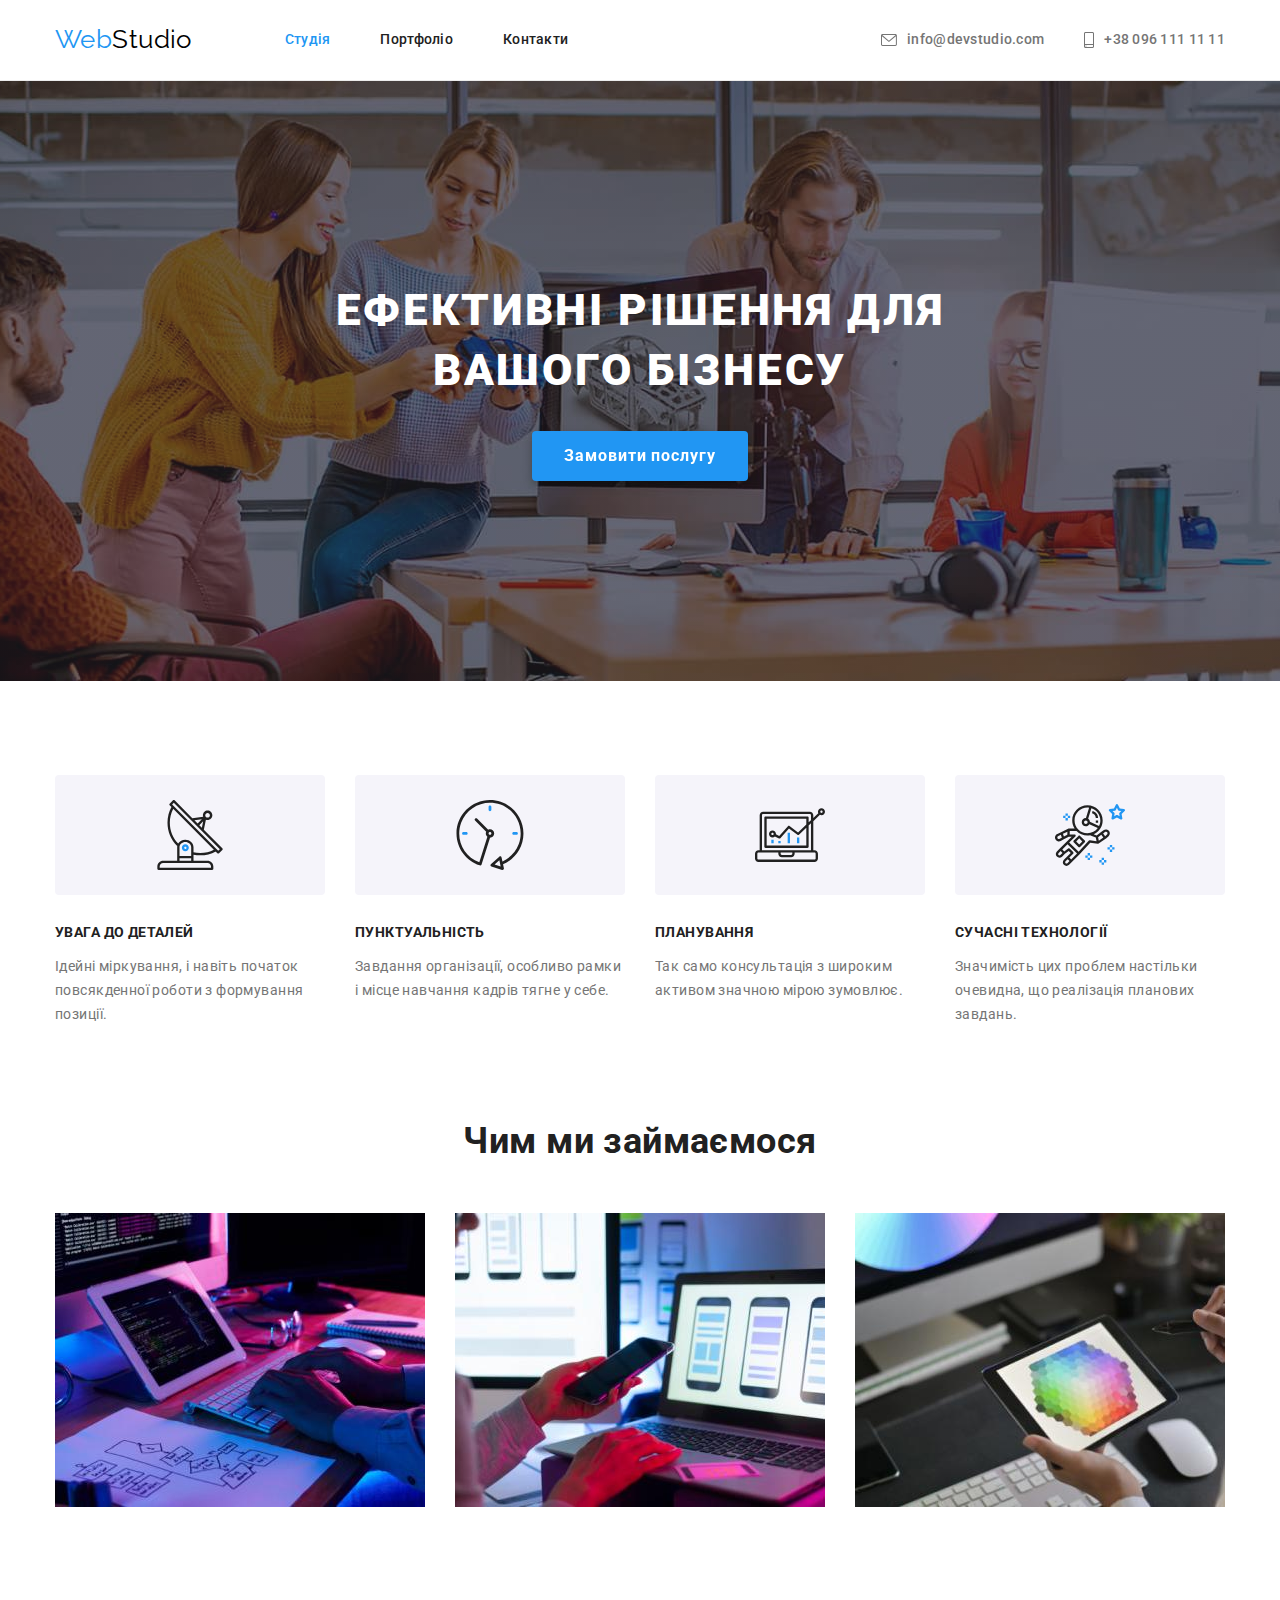
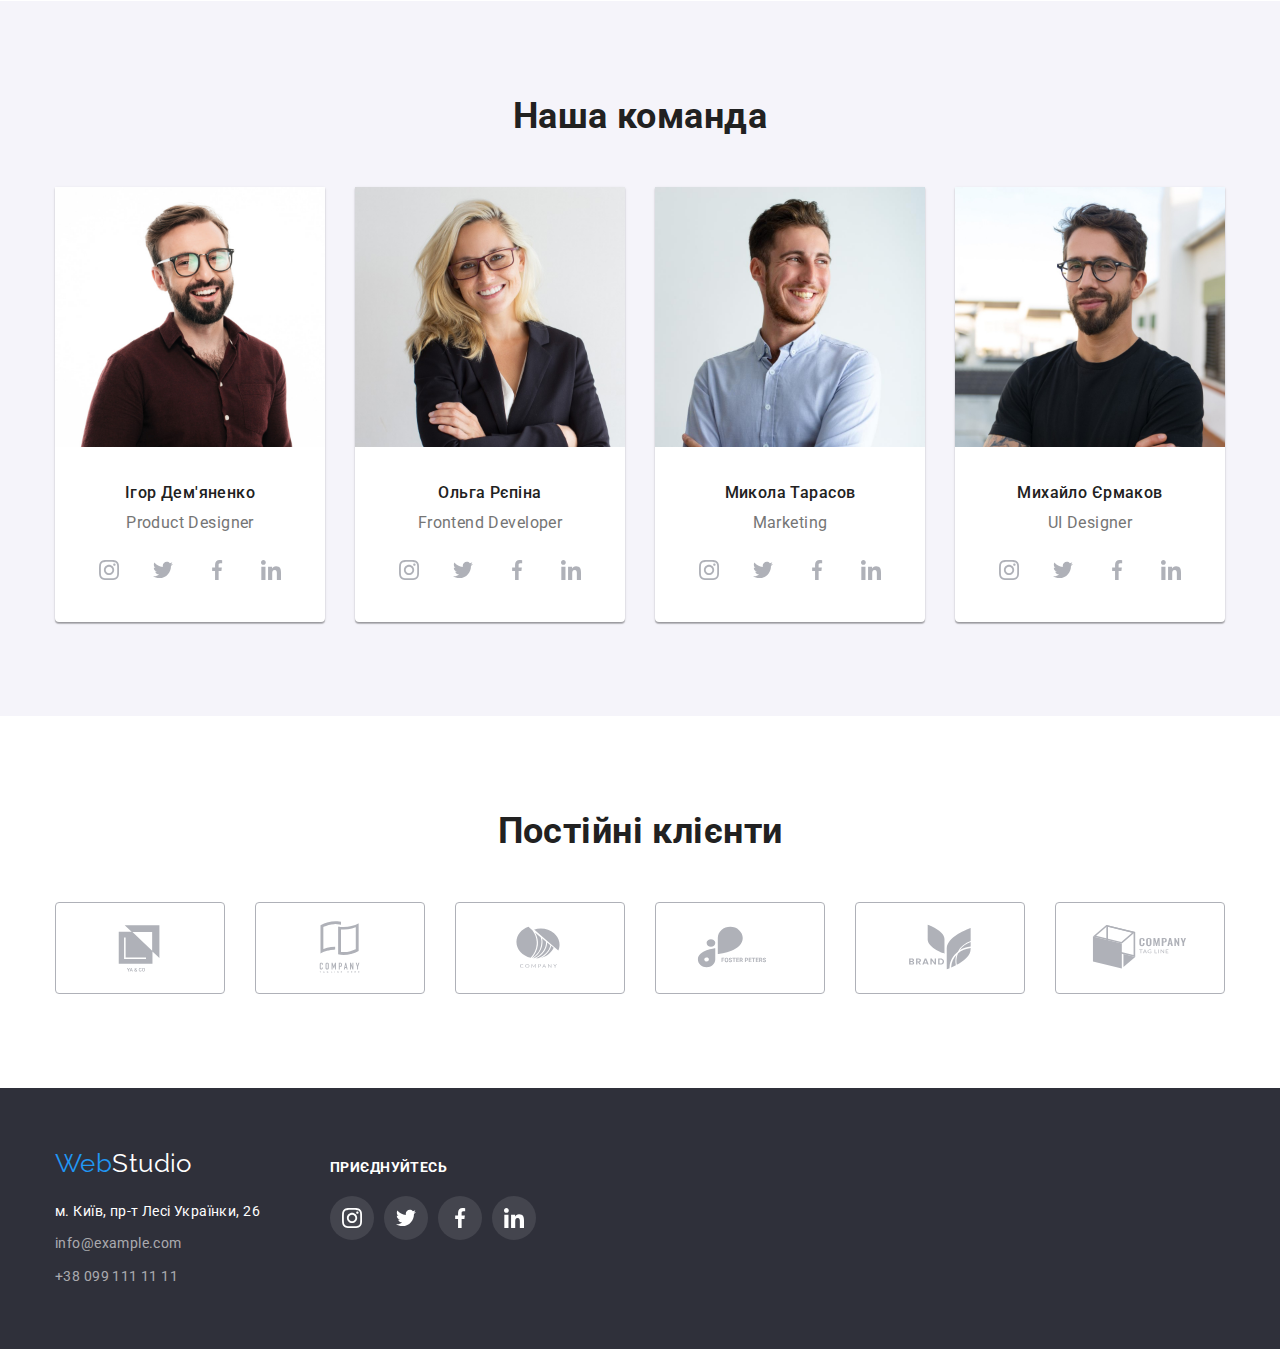
==== index.html @ a656b32a "init project" ====
<!DOCTYPE html>
<html lang="uk">
  <head>
    <meta charset="UTF-8" />
    <meta http-equiv="X-UA-Compatible" content="IE=edge" />
    <meta name="viewport" content="width=device-width, initial-scale=1.0" />
    <title>WebStudio</title>

    <link rel="preconnect" href="https://fonts.googleapis.com" />
    <link rel="preconnect" href="https://fonts.gstatic.com" crossorigin />
    <link
      href="https://fonts.googleapis.com/css2?family=Raleway:wght@700&family=Roboto:wght@400;500;700;900&display=swap"
      rel="stylesheet"
    />
    <link
      rel="stylesheet"
      href="https://cdnjs.cloudflare.com/ajax/libs/modern-normalize/1.1.0/modern-normalize.min.css"
    />
    <link rel="stylesheet" href="./css/common.css" />
    <link rel="stylesheet" href="./css/main.css" />
  </head>

  <body>
    <header class="page-header">
      <div class="container main-nav">
        <a href="./index.html" class="logo"><span>Web</span>Studio</a>

        <nav>
          <ul class="list site-nav">
            <li class="item"><a href="/" class="link current">Студія</a></li>
            <li class="item">
              <a href="./portfolio.html" class="link">Портфоліо</a>
            </li>
            <li class="item"><a href="/" class="link">Контакти</a></li>
          </ul>
        </nav>

        <ul class="list contact">
          <li class="item">
            <a href="mailto:info@devstudio.com" class="link">
              <svg class="icon" width="16" height="12">
                <use href="./images/symbol-defs.svg#icon-envelope"></use>
              </svg>
              <span>info@devstudio.com</span>
            </a>
          </li>
          <li class="item">
            <a href="tel:+380961111111" class="link">
              <svg class="icon" width="10" height="16">
                <use href="./images/symbol-defs.svg#icon-smartphone"></use>
              </svg>
              <span>+38 096 111 11 11</span>
            </a>
          </li>
        </ul>
      </div>
    </header>

    <main>
      <section class="hero">
        <h1 class="hero-title">Ефективні рішення для вашого бізнесу</h1>
        <button type="button" class="button">Замовити послугу</button>
      </section>

      <section class="section no-padding-bottom">
        <div class="container">
          <h2 class="section-title visually-hidden">Особливості</h2>

          <ul class="list features">
            <li class="item">
              <div class="icon-box">
                <svg class="icon" width="70" height="70">
                  <use href="./images/symbol-defs.svg#icon-antenna"></use>
                </svg>
              </div>
              <h3 class="title">УВАГА ДО ДЕТАЛЕЙ</h3>
              <p class="text">
                Ідейні міркування, і навіть початок повсякденної роботи з
                формування позиції.
              </p>
            </li>
            <li class="item">
              <div class="icon-box">
                <svg class="icon" width="70" height="70">
                  <use href="./images/symbol-defs.svg#icon-clock"></use>
                </svg>
              </div>
              <h3 class="title">ПУНКТУАЛЬНІСТЬ</h3>
              <p class="text">
                Завдання організації, особливо рамки і місце навчання кадрів
                тягне у себе.
              </p>
            </li>
            <li class="item">
              <div class="icon-box">
                <svg class="icon" width="70" height="70">
                  <use href="./images/symbol-defs.svg#icon-diagram"></use>
                </svg>
              </div>
              <h3 class="title">ПЛАНУВАННЯ</h3>
              <p class="text">
                Так само консультація з широким активом значною мірою зумовлює.
              </p>
            </li>
            <li class="item">
              <div class="icon-box">
                <svg class="icon" width="70" height="70">
                  <use href="./images/symbol-defs.svg#icon-astronaut"></use>
                </svg>
              </div>
              <h3 class="title">СУЧАСНІ ТЕХНОЛОГІЇ</h3>
              <p class="text">
                Значимість цих проблем настільки очевидна, що реалізація
                планових завдань.
              </p>
            </li>
          </ul>
        </div>
      </section>

      <section class="section">
        <div class="container">
          <h2 class="section-title">Чим ми займаємося</h2>

          <ul class="list directions">
            <li class="item">
              <img
                src="./images/box1.jpeg"
                alt="Десктопні додатки"
                width="370"
              />
            </li>
            <li class="item">
              <img
                src="./images/box2.jpeg"
                alt="Мобільні додатки"
                width="370"
              />
            </li>
            <li class="item">
              <img
                src="./images/box3.jpeg"
                alt="Дизайнерські рішення"
                width="370"
              />
            </li>
          </ul>
        </div>
      </section>

      <section class="section team-page">
        <div class="container">
          <h2 class="section-title">Наша команда</h2>

          <ul class="list team">
            <li class="item">
              <img
                class="photo"
                src="./images/team-card-1.jpeg"
                alt="Фото Ігоря Дем'яненко"
                width="270"
                height="260"
              />
              <h3 class="title">Ігор Дем'яненко</h3>
              <p class="text">Product Designer</p>

              <ul class="list social-links">
                <li class="social-item">
                  <a href="/" class="social-link" aria-label="Посилання на інстаграм">
                    <svg class="social-icon" width="20" height="20">
                      <use href="./images/symbol-defs.svg#icon-instagram"></use>
                    </svg>
                  </a>
                </li>
                <li class="social-item">
                  <a href="/" class="social-link" aria-label="Посилання на твітер">
                    <svg class="social-icon" width="20" height="20">
                      <use href="./images/symbol-defs.svg#icon-twitter"></use>
                    </svg>
                  </a>
                </li>
                <li class="social-item">
                  <a href="/" class="social-link" aria-label="Посилання на фейсбук">
                    <svg class="social-icon" width="20" height="20">
                      <use href="./images/symbol-defs.svg#icon-facebook"></use>
                    </svg>
                  </a>
                </li>
                <li class="social-item">
                  <a href="/" class="social-link" aria-label="Посилання на лінкедін">
                    <svg class="social-icon" width="20" height="20">
                      <use href="./images/symbol-defs.svg#icon-linkedin"></use>
                    </svg>
                  </a>
                </li>
              </ul>
            </li>

            <li class="item">
              <img
                class="photo"
                src="./images/team-card-2.jpeg"
                alt="Фото Ольги Рєпіной"
                width="270"
                height="260"
              />
              <h3 class="title">Ольга Рєпіна</h3>
              <p class="text">Frontend Developer</p>

              <ul class="list social-links">
                <li class="social-item">
                  <a href="/" class="social-link" aria-label="Посилання на інстаграм">
                    <svg class="social-icon" width="20" height="20">
                      <use href="./images/symbol-defs.svg#icon-instagram"></use>
                    </svg>
                  </a>
                </li>
                <li class="social-item">
                  <a href="/" class="social-link" aria-label="Посилання на твітер">
                    <svg class="social-icon" width="20" height="20">
                      <use href="./images/symbol-defs.svg#icon-twitter"></use>
                    </svg>
                  </a>
                </li>
                <li class="social-item">
                  <a href="/" class="social-link" aria-label="Посилання на фейсбук">
                    <svg class="social-icon" width="20" height="20">
                      <use href="./images/symbol-defs.svg#icon-facebook"></use>
                    </svg>
                  </a>
                </li>
                <li class="social-item">
                  <a href="/" class="social-link" aria-label="Посилання на лінкедін">
                    <svg class="social-icon" width="20" height="20">
                      <use href="./images/symbol-defs.svg#icon-linkedin"></use>
                    </svg>
                  </a>
                </li>
              </ul>
            </li>

            <li class="item">
              <img
                class="photo"
                src="./images/team-card-3.jpeg"
                alt="Фото Миколи Тарасова"
                width="270"
                height="260"
              />
              <h3 class="title">Микола Тарасов</h3>
              <p class="text">Marketing</p>

              <ul class="list social-links">
                <li class="social-item">
                  <a href="/" class="social-link" aria-label="Посилання на інстаграм">
                    <svg class="social-icon" width="20" height="20">
                      <use href="./images/symbol-defs.svg#icon-instagram"></use>
                    </svg>
                  </a>
                </li>
                <li class="social-item">
                  <a href="/" class="social-link" aria-label="Посилання на твітер">
                    <svg class="social-icon" width="20" height="20">
                      <use href="./images/symbol-defs.svg#icon-twitter"></use>
                    </svg>
                  </a>
                </li>
                <li class="social-item">
                  <a href="/" class="social-link" aria-label="Посилання на фейсбук">
                    <svg class="social-icon" width="20" height="20">
                      <use href="./images/symbol-defs.svg#icon-facebook"></use>
                    </svg>
                  </a>
                </li>
                <li class="social-item">
                  <a href="/" class="social-link" aria-label="Посилання на лінкедін">
                    <svg class="social-icon" width="20" height="20">
                      <use href="./images/symbol-defs.svg#icon-linkedin"></use>
                    </svg>
                  </a>
                </li>
              </ul>
            </li>

            <li class="item">
              <img
                class="photo"
                src="./images/team-card-4.jpeg"
                alt="Фото Михайла Єрмакова"
                width="270"
                height="260"
              />
              <h3 class="title">Михайло Єрмаков</h3>
              <p class="text">UI Designer</p>

              <ul class="list social-links">
                <li class="social-item">
                  <a href="/" class="social-link" aria-label="Посилання на інстаграм">
                    <svg class="social-icon" width="20" height="20">
                      <use href="./images/symbol-defs.svg#icon-instagram"></use>
                    </svg>
                  </a>
                </li>
                <li class="social-item">
                  <a href="/" class="social-link"aria-label="Посилання на твітер">
                    <svg class="social-icon" width="20" height="20">
                      <use href="./images/symbol-defs.svg#icon-twitter"></use>
                    </svg>
                  </a>
                </li>
                <li class="social-item">
                  <a href="/" class="social-link" aria-label="Посилання на фейсбук">
                    <svg class="social-icon" width="20" height="20">
                      <use href="./images/symbol-defs.svg#icon-facebook"></use>
                    </svg>
                  </a>
                </li>
                <li class="social-item">
                  <a href="/" class="social-link" aria-label="Посилання на лінкедін">
                    <svg class="social-icon" width="20" height="20">
                      <use href="./images/symbol-defs.svg#icon-linkedin"></use>
                    </svg>
                  </a>
                </li>
              </ul>
            </li>
          </ul>
        </div>
      </section>

      <section class="section">
        <div class="container">
          <h2 class="section-title">Постійні клієнти</h2>

          <ul class="list clients">
            <li class="list item">
              <a href="/" class="link" aria-label="Посилання на клієнта 1">
                <svg class="icon" width="106" height="60">
                  <use href="./images/symbol-defs.svg#icon-client-one"></use>
                </svg>
              </a>
            </li>
            <li class="item">
              <a href="" class="link" aria-label="Посилання на клієнта 2">
                <svg class="icon" width="106" height="60">
                  <use href="./images/symbol-defs.svg#icon-client-two"></use>
                </svg>
              </a>
            </li>
            <li class="item">
              <a href="" class="link" aria-label="Посилання на клієнта 3">
                <svg class="icon" width="106" height="60">
                  <use href="./images/symbol-defs.svg#icon-client-three"></use>
                </svg>
              </a>
            </li>
            <li class="item">
              <a href="" class="link" aria-label="Посилання на клієнта 4">
                <svg class="icon" width="106" height="60">
                  <use href="./images/symbol-defs.svg#icon-client-four"></use>
                </svg>
              </a>
            </li>
            <li class="item">
              <a href="" class="link" aria-label="Посилання на клієнта 5">
                <svg class="icon" width="106" height="60">
                  <use href="./images/symbol-defs.svg#icon-client-five"></use>
                </svg>
              </a>
            </li>
            <li class="item">
              <a href="" class="link" aria-label="Посилання на клієнта 6">
                <svg class="icon" width="106" height="60">
                  <use href="./images/symbol-defs.svg#icon-client-six"></use>
                </svg>
              </a>
            </li>
          </ul>
        </div>
      </section>
    </main>

    <footer class="page-footer">
      <div class="container">
        <div class="address-page">
          <a href="./index.html" class="logo"><span>Web</span>Studio</a>

          <address>
            <ul class="list address">
              <li class="item">
                <a
                  class="link"
                  href="https://goo.gl/maps/fJJM2QCTUEpebTVs9"
                  target="_blank"
                  rel="noopener noreferrer"
                  >м. Київ, пр-т Лесі Українки, 26</a
                >
              </li>
              <li class="item">
                <a class="link" href="mailto:info@example.com"
                  >info@example.com</a
                >
              </li>
              <li class="item no-padding-bottom">
                <a class="link" href="tel:+380991111111">+38 099 111 11 11</a>
              </li>
            </ul>
          </address>
        </div>

        <div class="social-footer">
          <h2 class="social-title">Приєднуйтесь</h2>

          <ul class="list social-page">
            <li class="social-item">
              <a href="/" class="social-link" aria-label="Посилання на інстаграм">
                <svg class="social-icon" width="20" height="20">
                  <use href="./images/symbol-defs.svg#icon-instagram"></use>
                </svg>
              </a>
            </li>
            <li class="social-item">
              <a href="/" class="social-link" aria-label="Посилання на твітер">
                <svg class="social-icon" width="20" height="20">
                  <use href="./images/symbol-defs.svg#icon-twitter"></use>
                </svg>
              </a>
            </li>
            <li class="social-item">
              <a href="/" class="social-link" aria-label="Посилання на фейсбук">
                <svg class="social-icon" width="20" height="20">
                  <use href="./images/symbol-defs.svg#icon-facebook"></use>
                </svg>
              </a>
            </li>
            <li class="social-item">
              <a href="/" class="social-link" aria-label="Посилання на лінкедін">
                <svg class="social-icon" width="20" height="20">
                  <use href="./images/symbol-defs.svg#icon-linkedin"></use>
                </svg>
              </a>
            </li>
          </ul>
        </div>
      </div>
    </footer>
  </body>
</html>
---- css/common.css ----
/* цвет основного текста #757575 */
/* вторичный цвет текста #212121 */
/* белый #FFFFFF */
/* цвет текста адреса rgba(255, 255, 255, 0.6) */
/* акцент #2196F3 */
/* вторичный цвет фона #F5F4FA */
:root {
    --primary-text-color: #757575;
    --title-text-color: #212121;
    --accent-color: #2196F3;
    --primary-white-color: #FFFFFF;
    --logo-color: #000;
    --button-bg-color: #F5F4FA;
    --footer-bg-color: #2F303A;
    --icon-color: #AFB1B8;
}

body {
    background-color: var(--primary-white-color);
    color: var(--primary-text-color);

    font-family: 'Roboto', sans-serif;
    font-weight: 400;
    font-size: 14px;
    line-height: 1.7;
    letter-spacing: 0.03em;
}

.list {
    padding: 0;
    margin: 0;
    list-style: none;
}

.logo {
    color: var(--logo-color);

    font-family: 'Raleway', sans-serif;
    font-size: 26px;
    line-height: 1.2;
    text-decoration: none;
}

.page-header .logo {
    padding-top: 24px;
    padding-bottom: 24px;
}

footer .logo {
    display: inline-block;
    margin-bottom: 20px;

    color: var(--primary-white-color);
}

/* page header */
.page-header {
    border-bottom: 1px solid #ECECEC;
}

.container {
    width: 1200px;
    margin: 0 auto;
    padding: 0 15px;
}

.main-nav {
    display: flex;
    align-items: center;
}

/* site nav */
.site-nav {
    display: flex;
    margin-left: 93px;
}

.site-nav > .item,
.contact > .item {
    display: flex;
    align-items: center;
    padding-top: 32px;
    padding-bottom: 32px;
}

.site-nav .item:not(:last-child) {
    margin-right: 50px;
}

.site-nav .link {
    display: block;

    font-weight: 500;
    line-height: 1.14;
    letter-spacing: 0.02em;
    text-decoration: none;
}

.site-nav .link {
    color: var(--title-text-color);
}

/* contact */
.contact {
    display: flex;
    flex-wrap: wrap;
    align-items: center;
    margin-left: auto;
}

.contact .item + .item {
    margin-left: 30px;
}

.contact .link {
    display: flex;
    flex-wrap: wrap;
    align-items: center;
    margin-left: 10px;

    color: var(--primary-text-color);

    font-weight: 500;
    line-height: 1.14;
    letter-spacing: 0.02em;
    text-decoration: none;
}

.contact .link .icon {
    display: block;
    margin-right: 10px;

    fill: var(--primary-text-color);
}

.contact .link:hover .icon,
.contact .link:focus .icon {
    fill: var(--accent-color);
}

/* main */
.section {
    padding-top: 94px;
    padding-bottom: 94px;
}

.section.no-padding-bottom {
    padding-bottom: 0;
}

.section-title {
    margin-top: 0;
    margin-bottom: 50px;

    color: var(--title-text-color);

    font-weight: 700;
    font-size: 36px;
    line-height: 1.17;
    text-align: center;
}

.visually-hidden {
    position: absolute;
    white-space: nowrap;
    width: 1px;
    height: 1px;
    overflow: hidden;
    border: 0;
    padding: 0;
    clip: rect(0 0 0 0);
    clip-path: inset(50%);
    margin: -1px;
}

/* footer */
footer {
    background-color: var(--footer-bg-color);
}

.page-footer {
    padding: 60px 0;
}

.page-footer .container {
    display: flex;
    flex-wrap: wrap;
    align-items: flex-start;
}

.page-footer .address-page {
    margin-right: 70px;
}

/* address */
.address > .item {
    margin-bottom: 9px;
}

.address > .item.no-padding-bottom {
    margin-bottom: 0;
}

.address .link {
    color: rgba(255, 255, 255, 0.6);

    font-style: normal;
    text-decoration: none;
}

.address > .item:first-child .link {
    color: var(--primary-white-color);
}

/* social */
.social-footer .social-title {
    margin-top: 12px;
    margin-bottom: 20px;

    color: var(--primary-white-color);

    font-size: 14px;
    font-weight: 700;
    line-height: 1.14;
    text-transform: uppercase;
}

.social-footer .social-page {
    display: flex;
    flex-wrap: wrap;
    justify-content: center;
}

.social-footer .social-item:not(:last-child) {
    margin-right: 10px;
}

.social-footer .social-item:not(:nth-last-child(-n + 4)) {
    margin-bottom: 10px;
}

.social-footer .social-link {
    width: 44px;
    height: 44px;
    display: flex;
    justify-content: center;
    align-items: center;

    border-radius: 50% 50%;
    background-color: rgba(255, 255, 255, 0.1);
    
    cursor: pointer;
}

.social-footer .social-link:hover,
.social-footer .social-link:focus {
    border-radius: 50% 50%;
    background-color: var(--accent-color);

    cursor: pointer;
}

.social-footer .social-icon {
    fill: var(--primary-white-color);
}

.social-footer .social-link:hover .social-icon,
.social-footer .social-link:focus .social-icon {
    fill: var(--primary-white-color);
}

.logo > span,
.site-nav .link.current,
.site-nav .link:hover,
.site-nav .link:focus,
.contact .link:hover,
.contact .link:focus,
.address .link:hover,
.address .link:focus {
    color: var(--accent-color);
}
---- css/main.css ----
.hero {
    max-width: 1600px;
    min-height: 600px;
    margin-left: auto;
    margin-right: auto;
    padding-top: 200px;
    padding-bottom: 200px;
    text-align: center;
    background-color: var(--primary-text-colo);
    background-image: 
    linear-gradient(
        to right,
        rgba(47, 48, 58, 0.4), rgba(47, 48, 58, 0.4)), 
        url(../images/bagraund-img.jpeg);
    background-repeat: no-repeat;
    background-size: cover;
    background-position: center;
}

.hero-title {
    max-width: 696px;
    margin-top: 0;
    margin-bottom: 30px;
    margin-left: auto;
    margin-right: auto;

    color: var(--primary-white-color);

    font-weight: 900;
    font-size: 44px;
    line-height: 1.36;
    letter-spacing: 0.06em;
    text-transform: uppercase;
}

/* button */
.button {
    display: inline-flex;
    padding: 10px 32px;
    text-align: center;
    border-radius: 4px;
    filter: drop-shadow(0px 4px 4px rgba(0, 0, 0, 0.25));
    border: none;

    background-color: var(--accent-color);
    color: var(--primary-white-color);

    font-family: 'Roboto', sans-serif;
    font-weight: 700;
    font-size: 16px;
    line-height: 1.9;
    letter-spacing: 0.06em;

    cursor: pointer;
}

/* features */
.features {
    display: flex;
    flex-wrap: wrap;
}

.features > .item {
    width: calc((100% - 90px) / 4);
}

.features > .item:not(:nth-child(4n)) {
    margin-right: 30px;
}

.features > .item:not(:nth-last-child(-n + 4)) {
    margin-bottom: 30px;
}

.features .icon-box {
    display: flex;
    height: 120px;
    margin-bottom: 30px;
    align-items: center;
    justify-content: center;

    background-color: var(--button-bg-color);
    border-radius: 4px;
}

.features .title {
    margin-top: 0;
    margin-bottom: 10;
    color: var(--title-text-color);

    font-weight: 700;
    font-size: 14px;
    line-height: 1.14;
    text-transform: uppercase;
}

.features .text {
    margin-top: 0;
    margin-bottom: 0;
}

/* directions */
.directions {
    display: flex;
    flex-wrap: wrap;
}

.directions > .item {
    width: calc((100% - 60px) / 3);
    line-height: 0;
}

.directions > .item:not(:nth-child(3n)) {
    margin-right: 30px;
}

.directions > .item:not(:nth-last-child(-n + 3)) {
    margin-bottom: 30px;
}

/* team */
.section.team-page {
    background-color: var(--button-bg-color);
}

.team {
    display: flex;
    flex-wrap: wrap;
}

.team > .item {
    text-align: center;
    width: calc((100% - 90px) / 4);
    padding-bottom: 30px;

    background-color: var(--primary-white-color);
    box-shadow: 0px 1px 3px rgba(0, 0, 0, 0.12), 0px 1px 1px rgba(0, 0, 0, 0.14), 0px 2px 1px rgba(0, 0, 0, 0.2);
    border-radius: 0px 0px 4px 4px;
}

.team > .item:not(:nth-child(4n)) {
    margin-right: 30px;
}

.team > .item:not(:nth-last-child(-n + 4)) {
    margin-bottom: 30px;
}

.team .photo {
    margin-bottom: 30px;
}

.team .title {
    margin-top: 0;
    margin-bottom: 10px;

    color: var(--title-text-color);

    font-weight: 500;
    font-size: 16px;
    line-height: 1.18;
}

.team .text {
    margin-top: 0;
    margin-bottom: 16px;

    font-size: 16px;
    line-height: 1.19;
}

.team .social-links {
    display: flex;
    flex-wrap: wrap;
    justify-content: center;
}

.team .social-item:not(:last-child) {
    margin-right: 10px;
}

.team .social-item:not(:nth-last-child(-n + 4)) {
    margin-bottom: 10px;
}

.team .social-link {
    width: 44px;
    height: 44px;
    display: flex;
    justify-content: center;
    align-items: center;

    cursor: pointer;
}

.team .social-link:hover,
.team .social-link:focus {
    border-radius: 50% 50%;
    background-color: var(--accent-color);

    cursor: pointer;
}

.team .social-icon {
    fill: var(--icon-color);
}

.team .social-link:hover .social-icon,
.team .social-link:focus .social-icon {
    fill: var(--primary-white-color);
}

/* clients */
.clients {
    display: flex;
    flex-wrap: wrap;
}

.clients > .item {
    display: block;
    width: calc((100% - 150px) / 6);
}

.clients > .item:not(:nth-child(6n)) {
    margin-right: 30px;
}

.clients > .item:not(:nth-last-child(-n + 6)) {
    margin-bottom: 30px;
}

.clients .link {
    height: 92px;
    /* padding: 15px 0; */
    display: flex;
    justify-content: center;
    align-items: center;

    border: 1px solid var(--icon-color);
    border-radius: 4px;

    cursor: pointer;
}

.clients .link:hover,
.clients .link:focus {
    border: 1px solid var(--accent-color);
}

.clients .icon {
    fill: var(--icon-color);
}

.clients .link:hover .icon,
.clients .link:focus .icon {
    fill: var(--accent-color);
}
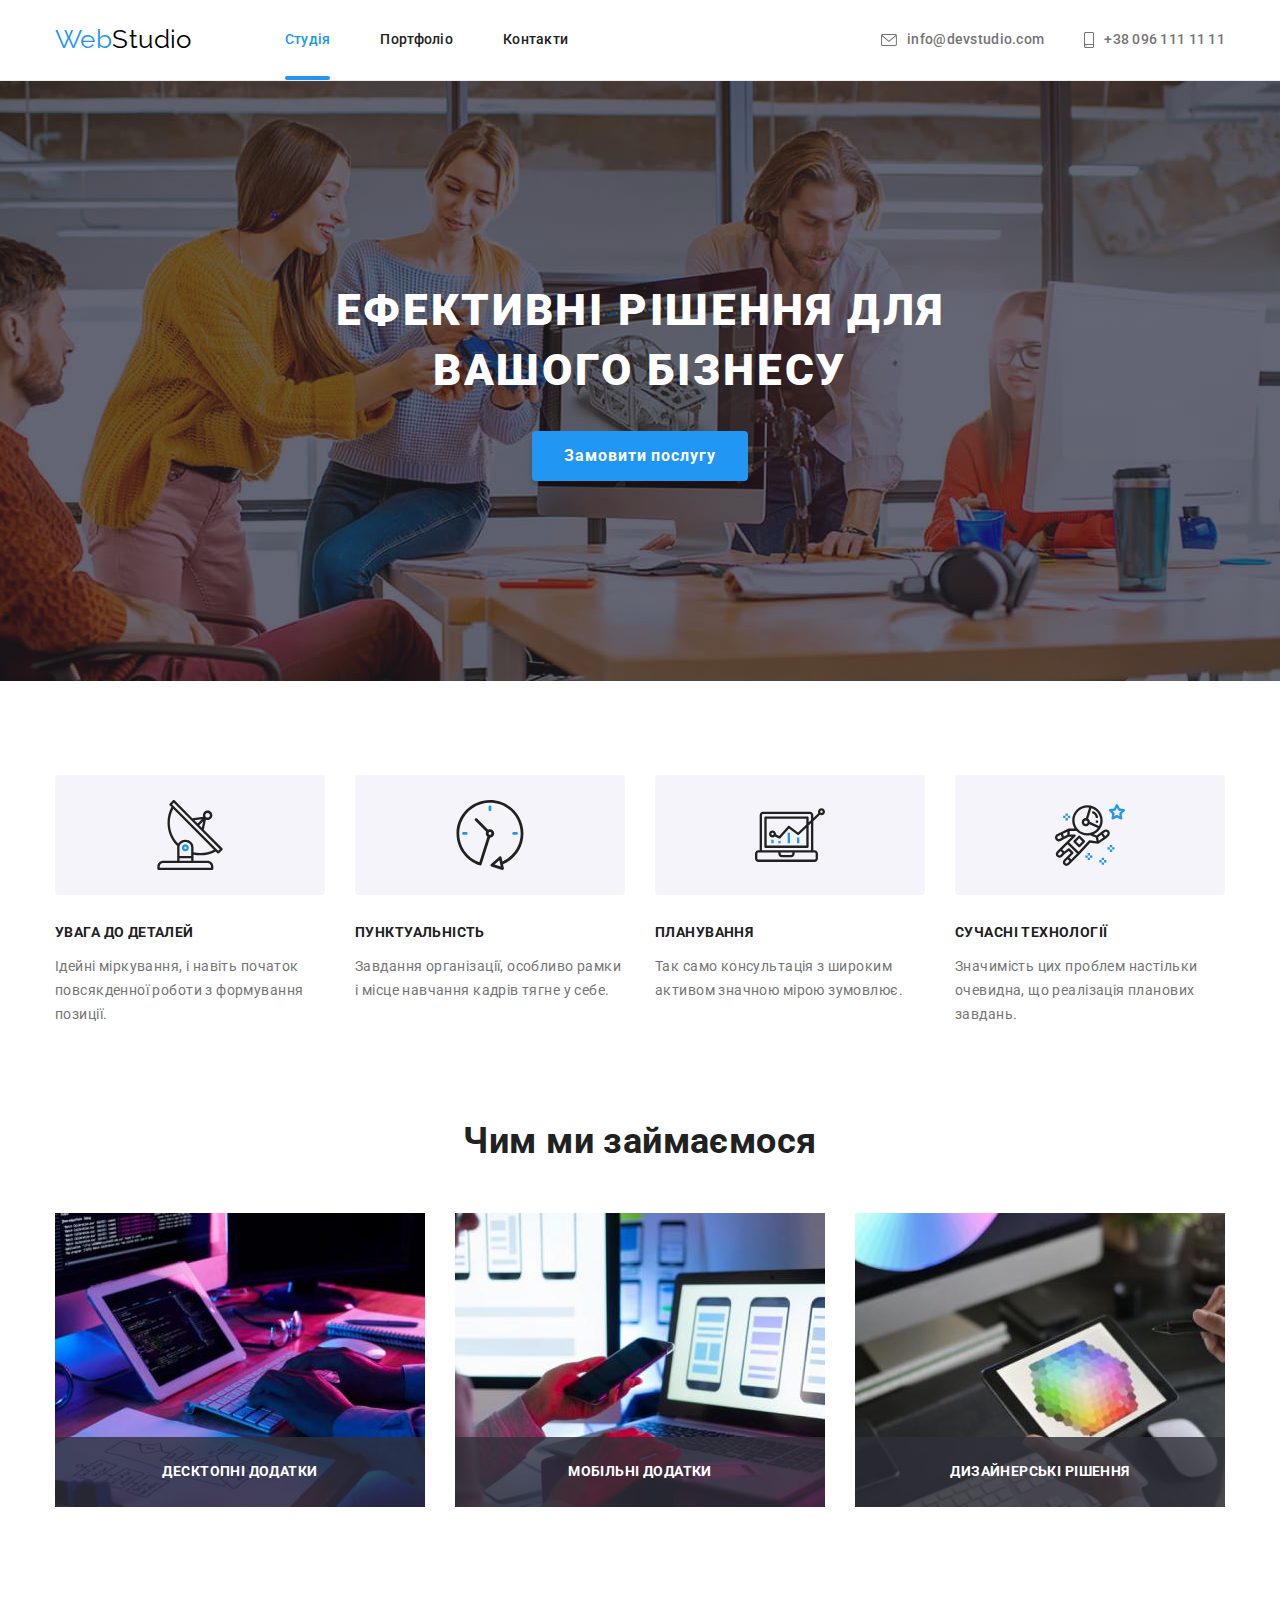
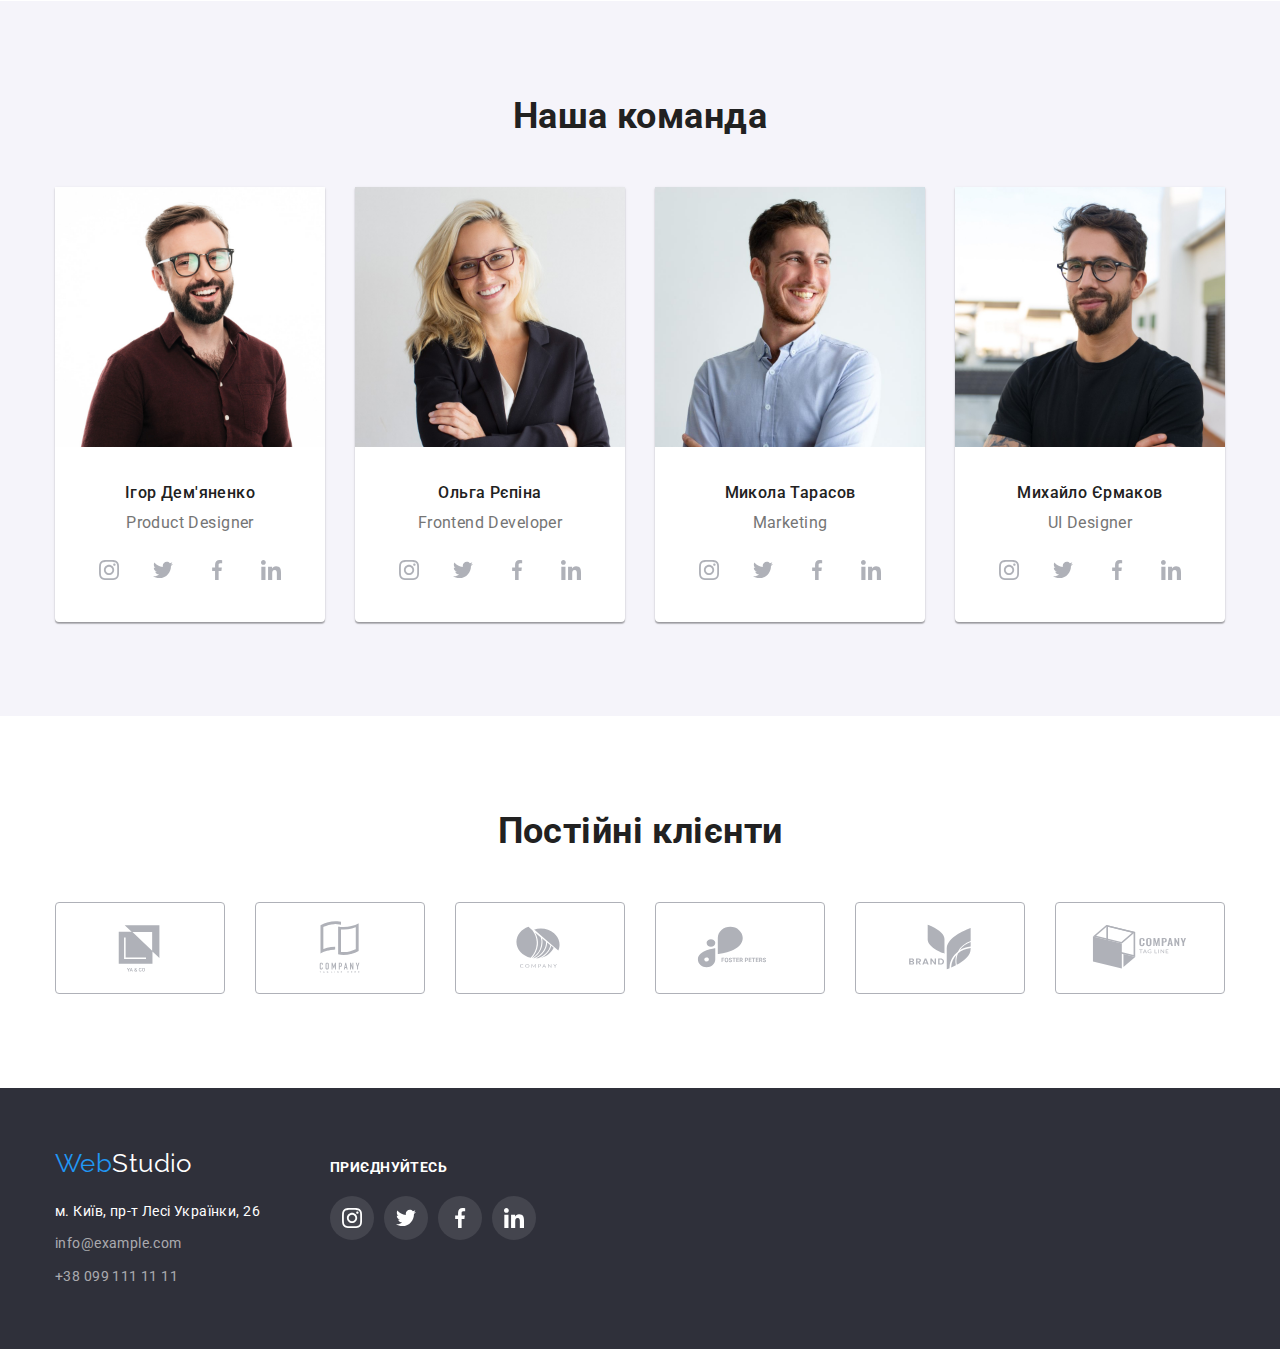
==== commit c88a5caa: "add transition" ====
--- a/index.html
+++ b/index.html
@@ -59,7 +59,9 @@
     <main>
       <section class="hero">
         <h1 class="hero-title">Ефективні рішення для вашого бізнесу</h1>
-        <button type="button" class="button">Замовити послугу</button>
+        <button type="button" class="button" data-modal-open>
+          Замовити послугу
+        </button>
       </section>
 
       <section class="section no-padding-bottom">
@@ -129,6 +131,7 @@
                 alt="Десктопні додатки"
                 width="370"
               />
+              <p class="directions-text">Десктопні додатки</p>
             </li>
             <li class="item">
               <img
@@ -136,6 +139,7 @@
                 alt="Мобільні додатки"
                 width="370"
               />
+              <p class="directions-text">Мобільні додатки</p>
             </li>
             <li class="item">
               <img
@@ -143,6 +147,7 @@
                 alt="Дизайнерські рішення"
                 width="370"
               />
+              <p class="directions-text">Дизайнерські рішення</p>
             </li>
           </ul>
         </div>
@@ -166,28 +171,44 @@
 
               <ul class="list social-links">
                 <li class="social-item">
-                  <a href="/" class="social-link" aria-label="Посилання на інстаграм">
+                  <a
+                    href="/"
+                    class="social-link"
+                    aria-label="Посилання на інстаграм"
+                  >
                     <svg class="social-icon" width="20" height="20">
                       <use href="./images/symbol-defs.svg#icon-instagram"></use>
                     </svg>
                   </a>
                 </li>
                 <li class="social-item">
-                  <a href="/" class="social-link" aria-label="Посилання на твітер">
+                  <a
+                    href="/"
+                    class="social-link"
+                    aria-label="Посилання на твітер"
+                  >
                     <svg class="social-icon" width="20" height="20">
                       <use href="./images/symbol-defs.svg#icon-twitter"></use>
                     </svg>
                   </a>
                 </li>
                 <li class="social-item">
-                  <a href="/" class="social-link" aria-label="Посилання на фейсбук">
+                  <a
+                    href="/"
+                    class="social-link"
+                    aria-label="Посилання на фейсбук"
+                  >
                     <svg class="social-icon" width="20" height="20">
                       <use href="./images/symbol-defs.svg#icon-facebook"></use>
                     </svg>
                   </a>
                 </li>
                 <li class="social-item">
-                  <a href="/" class="social-link" aria-label="Посилання на лінкедін">
+                  <a
+                    href="/"
+                    class="social-link"
+                    aria-label="Посилання на лінкедін"
+                  >
                     <svg class="social-icon" width="20" height="20">
                       <use href="./images/symbol-defs.svg#icon-linkedin"></use>
                     </svg>
@@ -209,28 +230,44 @@
 
               <ul class="list social-links">
                 <li class="social-item">
-                  <a href="/" class="social-link" aria-label="Посилання на інстаграм">
+                  <a
+                    href="/"
+                    class="social-link"
+                    aria-label="Посилання на інстаграм"
+                  >
                     <svg class="social-icon" width="20" height="20">
                       <use href="./images/symbol-defs.svg#icon-instagram"></use>
                     </svg>
                   </a>
                 </li>
                 <li class="social-item">
-                  <a href="/" class="social-link" aria-label="Посилання на твітер">
+                  <a
+                    href="/"
+                    class="social-link"
+                    aria-label="Посилання на твітер"
+                  >
                     <svg class="social-icon" width="20" height="20">
                       <use href="./images/symbol-defs.svg#icon-twitter"></use>
                     </svg>
                   </a>
                 </li>
                 <li class="social-item">
-                  <a href="/" class="social-link" aria-label="Посилання на фейсбук">
+                  <a
+                    href="/"
+                    class="social-link"
+                    aria-label="Посилання на фейсбук"
+                  >
                     <svg class="social-icon" width="20" height="20">
                       <use href="./images/symbol-defs.svg#icon-facebook"></use>
                     </svg>
                   </a>
                 </li>
                 <li class="social-item">
-                  <a href="/" class="social-link" aria-label="Посилання на лінкедін">
+                  <a
+                    href="/"
+                    class="social-link"
+                    aria-label="Посилання на лінкедін"
+                  >
                     <svg class="social-icon" width="20" height="20">
                       <use href="./images/symbol-defs.svg#icon-linkedin"></use>
                     </svg>
@@ -252,28 +289,44 @@
 
               <ul class="list social-links">
                 <li class="social-item">
-                  <a href="/" class="social-link" aria-label="Посилання на інстаграм">
+                  <a
+                    href="/"
+                    class="social-link"
+                    aria-label="Посилання на інстаграм"
+                  >
                     <svg class="social-icon" width="20" height="20">
                       <use href="./images/symbol-defs.svg#icon-instagram"></use>
                     </svg>
                   </a>
                 </li>
                 <li class="social-item">
-                  <a href="/" class="social-link" aria-label="Посилання на твітер">
+                  <a
+                    href="/"
+                    class="social-link"
+                    aria-label="Посилання на твітер"
+                  >
                     <svg class="social-icon" width="20" height="20">
                       <use href="./images/symbol-defs.svg#icon-twitter"></use>
                     </svg>
                   </a>
                 </li>
                 <li class="social-item">
-                  <a href="/" class="social-link" aria-label="Посилання на фейсбук">
+                  <a
+                    href="/"
+                    class="social-link"
+                    aria-label="Посилання на фейсбук"
+                  >
                     <svg class="social-icon" width="20" height="20">
                       <use href="./images/symbol-defs.svg#icon-facebook"></use>
                     </svg>
                   </a>
                 </li>
                 <li class="social-item">
-                  <a href="/" class="social-link" aria-label="Посилання на лінкедін">
+                  <a
+                    href="/"
+                    class="social-link"
+                    aria-label="Посилання на лінкедін"
+                  >
                     <svg class="social-icon" width="20" height="20">
                       <use href="./images/symbol-defs.svg#icon-linkedin"></use>
                     </svg>
@@ -295,28 +348,44 @@
 
               <ul class="list social-links">
                 <li class="social-item">
-                  <a href="/" class="social-link" aria-label="Посилання на інстаграм">
+                  <a
+                    href="/"
+                    class="social-link"
+                    aria-label="Посилання на інстаграм"
+                  >
                     <svg class="social-icon" width="20" height="20">
                       <use href="./images/symbol-defs.svg#icon-instagram"></use>
                     </svg>
                   </a>
                 </li>
                 <li class="social-item">
-                  <a href="/" class="social-link"aria-label="Посилання на твітер">
+                  <a
+                    href="/"
+                    class="social-link"
+                    aria-label="Посилання на твітер"
+                  >
                     <svg class="social-icon" width="20" height="20">
                       <use href="./images/symbol-defs.svg#icon-twitter"></use>
                     </svg>
                   </a>
                 </li>
                 <li class="social-item">
-                  <a href="/" class="social-link" aria-label="Посилання на фейсбук">
+                  <a
+                    href="/"
+                    class="social-link"
+                    aria-label="Посилання на фейсбук"
+                  >
                     <svg class="social-icon" width="20" height="20">
                       <use href="./images/symbol-defs.svg#icon-facebook"></use>
                     </svg>
                   </a>
                 </li>
                 <li class="social-item">
-                  <a href="/" class="social-link" aria-label="Посилання на лінкедін">
+                  <a
+                    href="/"
+                    class="social-link"
+                    aria-label="Посилання на лінкедін"
+                  >
                     <svg class="social-icon" width="20" height="20">
                       <use href="./images/symbol-defs.svg#icon-linkedin"></use>
                     </svg>
@@ -413,7 +482,11 @@
 
           <ul class="list social-page">
             <li class="social-item">
-              <a href="/" class="social-link" aria-label="Посилання на інстаграм">
+              <a
+                href="/"
+                class="social-link"
+                aria-label="Посилання на інстаграм"
+              >
                 <svg class="social-icon" width="20" height="20">
                   <use href="./images/symbol-defs.svg#icon-instagram"></use>
                 </svg>
@@ -434,7 +507,11 @@
               </a>
             </li>
             <li class="social-item">
-              <a href="/" class="social-link" aria-label="Посилання на лінкедін">
+              <a
+                href="/"
+                class="social-link"
+                aria-label="Посилання на лінкедін"
+              >
                 <svg class="social-icon" width="20" height="20">
                   <use href="./images/symbol-defs.svg#icon-linkedin"></use>
                 </svg>
@@ -444,5 +521,17 @@
         </div>
       </div>
     </footer>
+
+    <div class="backdrop is-hidden" data-modal>
+      <div class="modal">
+        <button type="button" class="modal-close" data-modal-close>
+          <svg width="11" height="11">
+            <use href="./images/symbol-defs.svg#icon-vector"></use>
+          </svg>
+        </button>
+      </div>
+    </div>
+
+    <script src="./js/modal.js"></script>
   </body>
 </html>
--- a/css/common.css
+++ b/css/common.css
@@ -13,9 +13,11 @@
     --button-bg-color: #F5F4FA;
     --footer-bg-color: #2F303A;
     --icon-color: #AFB1B8;
+    --timing-function: cubic-bezier(0.4, 0, 0.2, 1);
 }
 
 body {
+    position: relative;
     background-color: var(--primary-white-color);
     color: var(--primary-text-color);
 
@@ -77,6 +79,8 @@
 
 .site-nav > .item,
 .contact > .item {
+    position: relative;
+
     display: flex;
     align-items: center;
     padding-top: 32px;
@@ -89,15 +93,27 @@
 
 .site-nav .link {
     display: block;
+
+    color: var(--title-text-color);
 
     font-weight: 500;
     line-height: 1.14;
     letter-spacing: 0.02em;
     text-decoration: none;
-}
-
-.site-nav .link {
-    color: var(--title-text-color);
+
+    transition: color 250ms var(--timing-function);
+}
+
+.site-nav .link.current::after {
+    position: absolute;
+    bottom: 0;
+    left: 0;
+    content: "";
+    width: 100%;
+    height: 4px;
+
+    background: #2196F3;
+    border-radius: 2px;
 }
 
 /* contact */
@@ -124,6 +140,8 @@
     line-height: 1.14;
     letter-spacing: 0.02em;
     text-decoration: none;
+
+    transition: color 250ms var(--timing-function);
 }
 
 .contact .link .icon {
@@ -131,10 +149,14 @@
     margin-right: 10px;
 
     fill: var(--primary-text-color);
+
+    transition: fill 250ms var(--timing-function);
 }
 
 .contact .link:hover .icon,
-.contact .link:focus .icon {
+.contact .link:focus .icon,
+.modal .modal-close:hover,
+.modal .modal-close:focus  {
     fill: var(--accent-color);
 }
 
@@ -206,10 +228,13 @@
 
     font-style: normal;
     text-decoration: none;
+
+    transition: color 250ms var(--timing-function);
 }
 
 .address > .item:first-child .link {
     color: var(--primary-white-color);
+    transition: color 250ms var(--timing-function);
 }
 
 /* social */
@@ -249,6 +274,8 @@
     border-radius: 50% 50%;
     background-color: rgba(255, 255, 255, 0.1);
     
+    transition: background-color 250ms var(--timing-function);
+
     cursor: pointer;
 }
 
@@ -256,8 +283,6 @@
 .social-footer .social-link:focus {
     border-radius: 50% 50%;
     background-color: var(--accent-color);
-
-    cursor: pointer;
 }
 
 .social-footer .social-icon {
@@ -276,6 +301,65 @@
 .contact .link:hover,
 .contact .link:focus,
 .address .link:hover,
-.address .link:focus {
+.address .link:focus,
+.address > .item:first-child .link:hover,
+.address > .item:first-child .link:focus {
     color: var(--accent-color);
+}
+
+.backdrop {
+    position: fixed;
+    top: 0;
+    left: 0;
+    width: 100%;
+    height: 100%;
+    background-color: rgba(0, 0, 0, 0.2);
+
+    opacity: 1;
+    transition: opacity 1000ms var(--timing-function);
+}
+
+.backdrop.is-hidden {
+    opacity: 0;
+    pointer-events: none;
+}
+
+.modal {
+    position: absolute;
+
+    min-width: 528px;
+    min-height: 581px;
+    top: 50%;
+    left: 50%;
+
+    background-color: #FFFFFF;
+    box-shadow: 0px 1px 3px rgba(0, 0, 0, 0.12), 0px 1px 1px rgba(0, 0, 0, 0.14), 0px 2px 1px rgba(0, 0, 0, 0.2);
+    border-radius: 4px;
+
+    transform: translate(-50%, -50%) scale(1);
+    transition: transform 500ms var(--timing-function) 1000ms;
+}
+
+.backdrop.is-hidden .modal {
+    transform: translate(-50%, -50%) scale(0);
+}
+
+.modal .modal-close {
+    position: absolute;
+    top: 8px;
+    right: 8px;
+
+    width: 30px;
+    height: 30px;
+
+    background-color: var(--primary-white-color);
+    border: 1px solid rgba(0, 0, 0, 0.1);
+    border-radius: 50% 50%;
+
+    cursor: pointer;
+}
+
+.modal .modal-close:hover,
+.modal .modal-close:focus {
+    border: 1px solid var(--accent-color);
 }--- a/css/main.css
+++ b/css/main.css
@@ -39,7 +39,8 @@
     padding: 10px 32px;
     text-align: center;
     border-radius: 4px;
-    filter: drop-shadow(0px 4px 4px rgba(0, 0, 0, 0.25));
+    box-shadow: 0px 4px 4px rgba(0, 0, 0, 0.15);
+    /* filter: drop-shadow(0px 4px 4px rgba(0, 0, 0, 0.25)); */
     border: none;
 
     background-color: var(--accent-color);
@@ -51,7 +52,14 @@
     line-height: 1.9;
     letter-spacing: 0.06em;
 
-    cursor: pointer;
+    transition: background-color 250ms var(--timing-function);
+
+    cursor: pointer;
+}
+
+.button:hover,
+.button:focus {
+    background-color: #188CE8;
 }
 
 /* features */
@@ -106,6 +114,7 @@
 }
 
 .directions > .item {
+    position: relative;
     width: calc((100% - 60px) / 3);
     line-height: 0;
 }
@@ -116,6 +125,24 @@
 
 .directions > .item:not(:nth-last-child(-n + 3)) {
     margin-bottom: 30px;
+}
+
+.directions .directions-text {
+    position: absolute;
+
+    width: 100%;
+    left: 0;
+    bottom: 0;
+    margin: 0;
+    padding: 27px 0;
+
+    background-color: rgba(47, 48, 58, 0.8);
+    color: #FFFFFF;
+
+    font-weight: 700;
+    line-height: 1.14;
+    text-align: center;
+    text-transform: uppercase;
 }
 
 /* team */
@@ -190,12 +217,15 @@
     justify-content: center;
     align-items: center;
 
+    border-radius: 50% 50%;
+
+    transition: background-color 250ms var(--timing-function);
+
     cursor: pointer;
 }
 
 .team .social-link:hover,
 .team .social-link:focus {
-    border-radius: 50% 50%;
     background-color: var(--accent-color);
 
     cursor: pointer;
@@ -203,6 +233,8 @@
 
 .team .social-icon {
     fill: var(--icon-color);
+
+    transition: fill 250ms var(--timing-function);
 }
 
 .team .social-link:hover .social-icon,
@@ -231,13 +263,14 @@
 
 .clients .link {
     height: 92px;
-    /* padding: 15px 0; */
     display: flex;
     justify-content: center;
     align-items: center;
 
     border: 1px solid var(--icon-color);
     border-radius: 4px;
+
+    transition: border 250ms var(--timing-function);
 
     cursor: pointer;
 }
@@ -249,6 +282,8 @@
 
 .clients .icon {
     fill: var(--icon-color);
+
+    transition: fill 250ms var(--timing-function);
 }
 
 .clients .link:hover .icon,
